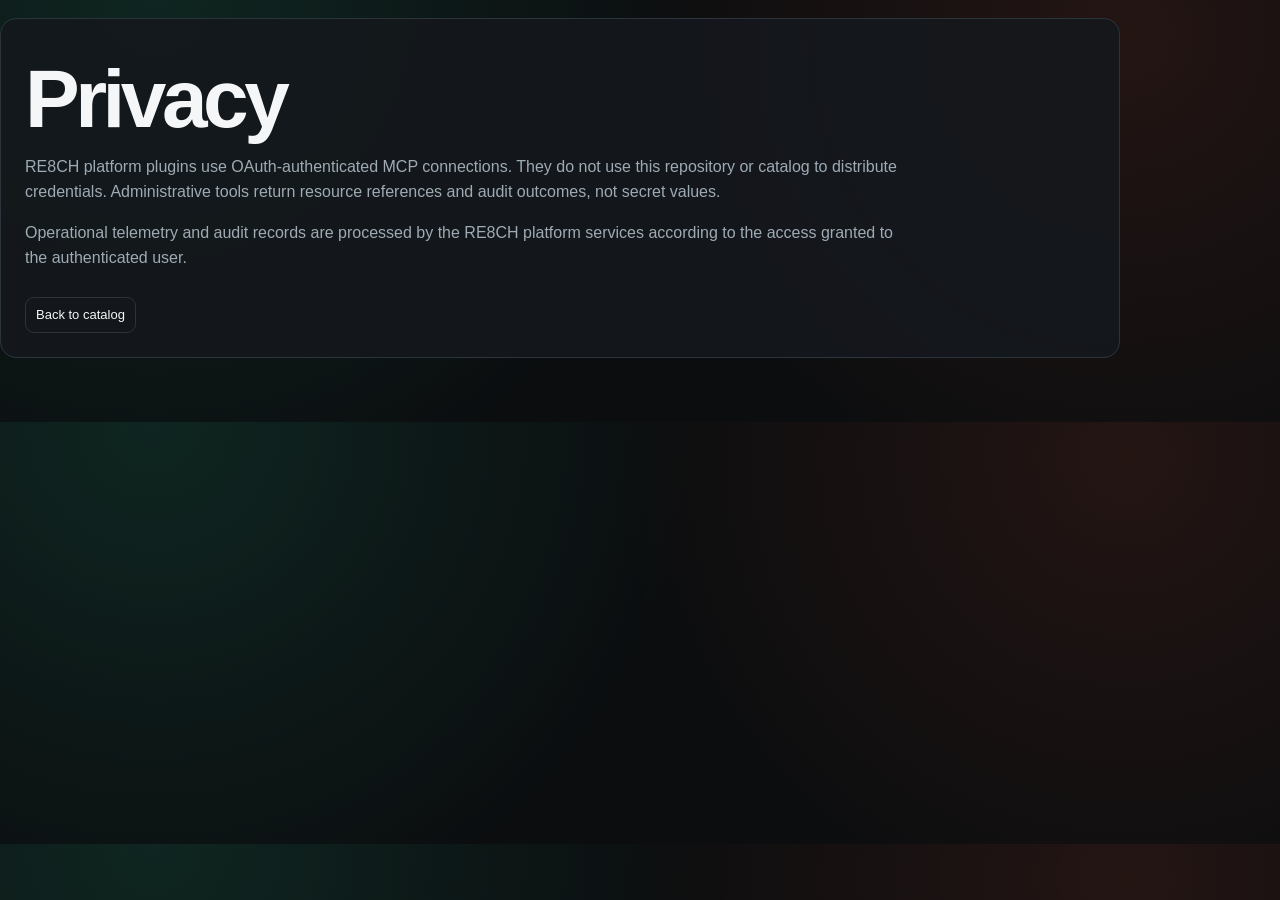
==== docs/privacy.html @ 042d4aea "publish RE8CH tool distribution catalog" ====
<!doctype html><html lang="en"><head><meta charset="utf-8"><meta name="viewport" content="width=device-width,initial-scale=1"><title>Privacy · RE8CH Plugins</title><link rel="stylesheet" href="./styles.css"></head><body><main class="wrap policy"><h1>Privacy</h1><p>RE8CH platform plugins use OAuth-authenticated MCP connections. They do not use this repository or catalog to distribute credentials. Administrative tools return resource references and audit outcomes, not secret values.</p><p>Operational telemetry and audit records are processed by the RE8CH platform services according to the access granted to the authenticated user.</p><a class="button" href="./">Back to catalog</a></main></body></html>
---- docs/styles.css ----
:root {
  color-scheme: dark;
  --bg: #0b0d0f;
  --panel: #14181c;
  --panel-2: #1a2025;
  --line: #2b343b;
  --text: #f4f6f7;
  --muted: #9eabb4;
  --tools: #28d7a1;
  --admin: #ff5a36;
  --warn: #f0bd52;
}

* { box-sizing: border-box; }

body {
  margin: 0;
  background:
    radial-gradient(circle at 12% 0%, rgba(40, 215, 161, .12), transparent 34rem),
    radial-gradient(circle at 88% 8%, rgba(255, 90, 54, .10), transparent 32rem),
    var(--bg);
  color: var(--text);
  font: 16px/1.55 ui-sans-serif, -apple-system, BlinkMacSystemFont, "Segoe UI", sans-serif;
}

a { color: inherit; }

.wrap { width: min(1120px, calc(100% - 36px)); margin: 0 auto; }

header { padding: 72px 0 44px; }

.eyebrow {
  color: var(--tools);
  font: 700 12px/1.2 ui-monospace, SFMono-Regular, Menlo, monospace;
  letter-spacing: .15em;
  text-transform: uppercase;
}

h1 { margin: 16px 0; max-width: 850px; font-size: clamp(42px, 7vw, 82px); line-height: .98; letter-spacing: -.055em; }
.lead { max-width: 760px; color: var(--muted); font-size: 19px; }

.flow {
  display: grid;
  grid-template-columns: repeat(4, 1fr);
  gap: 10px;
  margin: 34px 0 0;
}

.flow div, .card, .policy {
  border: 1px solid var(--line);
  background: rgba(20, 24, 28, .9);
  border-radius: 16px;
}

.flow div { padding: 14px; color: var(--muted); }
.flow strong { display: block; color: var(--text); }

.grid { display: grid; grid-template-columns: repeat(2, minmax(0, 1fr)); gap: 18px; padding: 24px 0; }
.card { padding: 26px; overflow: hidden; }
.card.tools { border-top: 3px solid var(--tools); }
.card.admin { border-top: 3px solid var(--admin); }
h2 { margin: 0 0 8px; font-size: 28px; }
.summary, .access { color: var(--muted); }
.access { min-height: 48px; font-size: 14px; }

.routes { margin-top: 22px; display: grid; gap: 12px; }
.route { padding: 14px; background: var(--panel-2); border-radius: 12px; }
.route-head { display: flex; align-items: center; justify-content: space-between; gap: 12px; }
.route-title { font-weight: 700; }
.badge { padding: 3px 9px; border-radius: 999px; font-size: 11px; font-weight: 800; letter-spacing: .05em; text-transform: uppercase; }
.badge.live, .badge.via-plugin { color: var(--tools); background: rgba(40, 215, 161, .12); }
.badge.registration-required { color: var(--warn); background: rgba(240, 189, 82, .12); }
.value { margin-top: 8px; color: var(--muted); font: 12px/1.5 ui-monospace, SFMono-Regular, Menlo, monospace; overflow-wrap: anywhere; }
.detail { margin: 8px 0 0; color: var(--muted); font-size: 13px; }

button, .button {
  display: inline-flex;
  align-items: center;
  justify-content: center;
  margin-top: 10px;
  border: 1px solid var(--line);
  border-radius: 9px;
  padding: 7px 10px;
  background: transparent;
  color: var(--text);
  font: inherit;
  font-size: 13px;
  text-decoration: none;
  cursor: pointer;
}
button:hover, .button:hover { border-color: var(--muted); background: rgba(255,255,255,.04); }

.policy { margin: 18px 0 64px; padding: 24px; }
.policy h2 { font-size: 22px; }
.policy p { color: var(--muted); max-width: 880px; }
footer { border-top: 1px solid var(--line); padding: 25px 0 40px; color: var(--muted); font-size: 14px; }
footer .wrap { display: flex; gap: 18px; flex-wrap: wrap; }

@media (max-width: 760px) {
  header { padding-top: 48px; }
  .flow, .grid { grid-template-columns: 1fr; }
  .access { min-height: 0; }
}
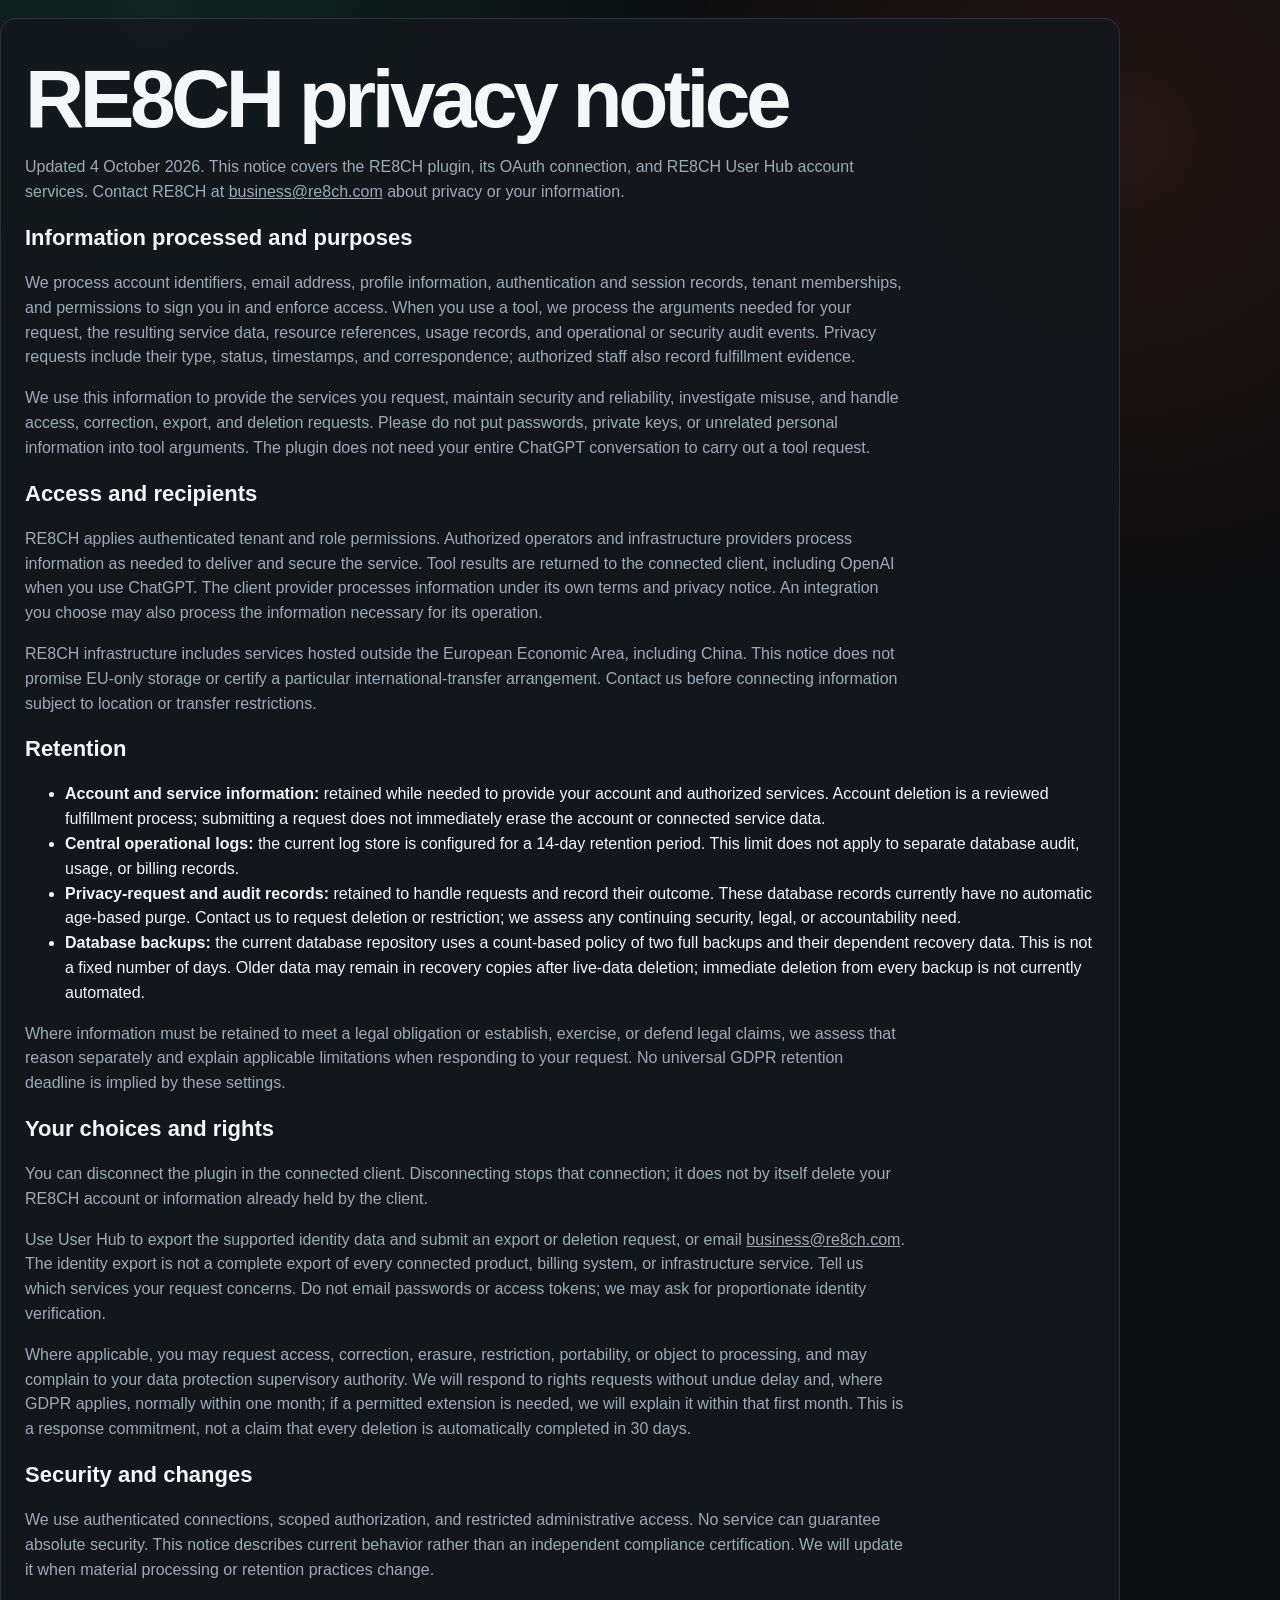
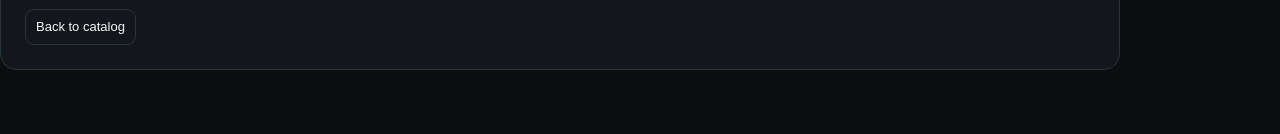
==== commit 7f96f2cf: "Document plugin privacy processing, retention and rights contact" ====
--- a/docs/privacy.html
+++ b/docs/privacy.html
@@ -1 +1,25 @@
-<!doctype html><html lang="en"><head><meta charset="utf-8"><meta name="viewport" content="width=device-width,initial-scale=1"><title>Privacy · RE8CH Plugins</title><link rel="stylesheet" href="./styles.css"></head><body><main class="wrap policy"><h1>Privacy</h1><p>RE8CH platform plugins use OAuth-authenticated MCP connections. They do not use this repository or catalog to distribute credentials. Administrative tools return resource references and audit outcomes, not secret values.</p><p>Operational telemetry and audit records are processed by the RE8CH platform services according to the access granted to the authenticated user.</p><a class="button" href="./">Back to catalog</a></main></body></html>
+<!doctype html>
+<html lang="en"><head><meta charset="utf-8"><meta name="viewport" content="width=device-width,initial-scale=1"><title>Privacy · RE8CH Plugins</title><link rel="stylesheet" href="./styles.css"></head>
+<body><main class="wrap policy">
+<h1>RE8CH privacy notice</h1><p>Updated 4 October 2026. This notice covers the RE8CH plugin, its OAuth connection, and RE8CH User Hub account services. Contact RE8CH at <a href="mailto:business@re8ch.com">business@re8ch.com</a> about privacy or your information.</p>
+<h2>Information processed and purposes</h2>
+<p>We process account identifiers, email address, profile information, authentication and session records, tenant memberships, and permissions to sign you in and enforce access. When you use a tool, we process the arguments needed for your request, the resulting service data, resource references, usage records, and operational or security audit events. Privacy requests include their type, status, timestamps, and correspondence; authorized staff also record fulfillment evidence.</p>
+<p>We use this information to provide the services you request, maintain security and reliability, investigate misuse, and handle access, correction, export, and deletion requests. Please do not put passwords, private keys, or unrelated personal information into tool arguments. The plugin does not need your entire ChatGPT conversation to carry out a tool request.</p>
+<h2>Access and recipients</h2>
+<p>RE8CH applies authenticated tenant and role permissions. Authorized operators and infrastructure providers process information as needed to deliver and secure the service. Tool results are returned to the connected client, including OpenAI when you use ChatGPT. The client provider processes information under its own terms and privacy notice. An integration you choose may also process the information necessary for its operation.</p>
+<p>RE8CH infrastructure includes services hosted outside the European Economic Area, including China. This notice does not promise EU-only storage or certify a particular international-transfer arrangement. Contact us before connecting information subject to location or transfer restrictions.</p>
+<h2>Retention</h2>
+<ul>
+<li><strong>Account and service information:</strong> retained while needed to provide your account and authorized services. Account deletion is a reviewed fulfillment process; submitting a request does not immediately erase the account or connected service data.</li>
+<li><strong>Central operational logs:</strong> the current log store is configured for a 14-day retention period. This limit does not apply to separate database audit, usage, or billing records.</li>
+<li><strong>Privacy-request and audit records:</strong> retained to handle requests and record their outcome. These database records currently have no automatic age-based purge. Contact us to request deletion or restriction; we assess any continuing security, legal, or accountability need.</li>
+<li><strong>Database backups:</strong> the current database repository uses a count-based policy of two full backups and their dependent recovery data. This is not a fixed number of days. Older data may remain in recovery copies after live-data deletion; immediate deletion from every backup is not currently automated.</li>
+</ul>
+<p>Where information must be retained to meet a legal obligation or establish, exercise, or defend legal claims, we assess that reason separately and explain applicable limitations when responding to your request. No universal GDPR retention deadline is implied by these settings.</p>
+<h2>Your choices and rights</h2>
+<p>You can disconnect the plugin in the connected client. Disconnecting stops that connection; it does not by itself delete your RE8CH account or information already held by the client.</p>
+<p>Use User Hub to export the supported identity data and submit an export or deletion request, or email <a href="mailto:business@re8ch.com">business@re8ch.com</a>. The identity export is not a complete export of every connected product, billing system, or infrastructure service. Tell us which services your request concerns. Do not email passwords or access tokens; we may ask for proportionate identity verification.</p>
+<p>Where applicable, you may request access, correction, erasure, restriction, portability, or object to processing, and may complain to your data protection supervisory authority. We will respond to rights requests without undue delay and, where GDPR applies, normally within one month; if a permitted extension is needed, we will explain it within that first month. This is a response commitment, not a claim that every deletion is automatically completed in 30 days.</p>
+<h2>Security and changes</h2>
+<p>We use authenticated connections, scoped authorization, and restricted administrative access. No service can guarantee absolute security. This notice describes current behavior rather than an independent compliance certification. We will update it when material processing or retention practices change.</p>
+<a class="button" href="./">Back to catalog</a></main></body></html>
--- a/docs/styles.css
+++ b/docs/styles.css
@@ -46,7 +46,7 @@
   margin: 34px 0 0;
 }
 
-.flow div, .card, .policy {
+.flow div, .card, .channel, .policy {
   border: 1px solid var(--line);
   background: rgba(20, 24, 28, .9);
   border-radius: 16px;
@@ -55,10 +55,24 @@
 .flow div { padding: 14px; color: var(--muted); }
 .flow strong { display: block; color: var(--text); }
 
-.grid { display: grid; grid-template-columns: repeat(2, minmax(0, 1fr)); gap: 18px; padding: 24px 0; }
+.section-head { display: flex; align-items: end; justify-content: space-between; gap: 28px; margin: 40px 0 18px; }
+.section-head h2 { margin-top: 8px; }
+.section-head > p { max-width: 560px; color: var(--muted); }
+.channel-grid { display: grid; grid-template-columns: repeat(3, minmax(0, 1fr)); gap: 14px; }
+.channel { padding: 20px; border-top: 3px solid var(--tools); }
+.channel.official-review { border-top-color: var(--warn); }
+.channel.unavailable { border-top-color: var(--admin); }
+.channel-head { display: flex; align-items: center; justify-content: space-between; gap: 10px; }
+.class-label { color: var(--muted); font: 700 11px/1.2 ui-monospace, SFMono-Regular, Menlo, monospace; letter-spacing: .08em; text-transform: uppercase; }
+.channel h3, .card h3 { margin: 16px 0 6px; font-size: 21px; }
+.channel p { color: var(--muted); font-size: 14px; }
+.channel .surfaces { color: var(--text); font-size: 12px; }
+.integration { color: var(--tools); font: 12px/1.5 ui-monospace, SFMono-Regular, Menlo, monospace; }
+.official-review .integration { color: var(--warn); }
+.unavailable .integration { color: var(--admin); }
+.plugin-section { margin-top: 70px; }
+.grid { display: grid; grid-template-columns: repeat(2, minmax(0, 1fr)); gap: 18px; padding: 0 0 24px; }
 .card { padding: 26px; overflow: hidden; }
-.card.tools { border-top: 3px solid var(--tools); }
-.card.admin { border-top: 3px solid var(--admin); }
 h2 { margin: 0 0 8px; font-size: 28px; }
 .summary, .access { color: var(--muted); }
 .access { min-height: 48px; font-size: 14px; }
@@ -68,8 +82,9 @@
 .route-head { display: flex; align-items: center; justify-content: space-between; gap: 12px; }
 .route-title { font-weight: 700; }
 .badge { padding: 3px 9px; border-radius: 999px; font-size: 11px; font-weight: 800; letter-spacing: .05em; text-transform: uppercase; }
-.badge.live, .badge.via-plugin { color: var(--tools); background: rgba(40, 215, 161, .12); }
-.badge.registration-required { color: var(--warn); background: rgba(240, 189, 82, .12); }
+.badge.live, .badge.package-ready, .badge.admin-review-optional { color: var(--tools); background: rgba(40, 215, 161, .12); }
+.badge.review-required, .badge.oauth-registration-required { color: var(--warn); background: rgba(240, 189, 82, .12); }
+.badge.blocked-private-source, .badge.new-publication-unavailable { color: var(--admin); background: rgba(255, 90, 54, .12); }
 .value { margin-top: 8px; color: var(--muted); font: 12px/1.5 ui-monospace, SFMono-Regular, Menlo, monospace; overflow-wrap: anywhere; }
 .detail { margin: 8px 0 0; color: var(--muted); font-size: 13px; }
 
@@ -98,6 +113,7 @@
 
 @media (max-width: 760px) {
   header { padding-top: 48px; }
-  .flow, .grid { grid-template-columns: 1fr; }
+  .flow, .grid, .channel-grid { grid-template-columns: 1fr; }
+  .section-head { display: block; }
   .access { min-height: 0; }
 }
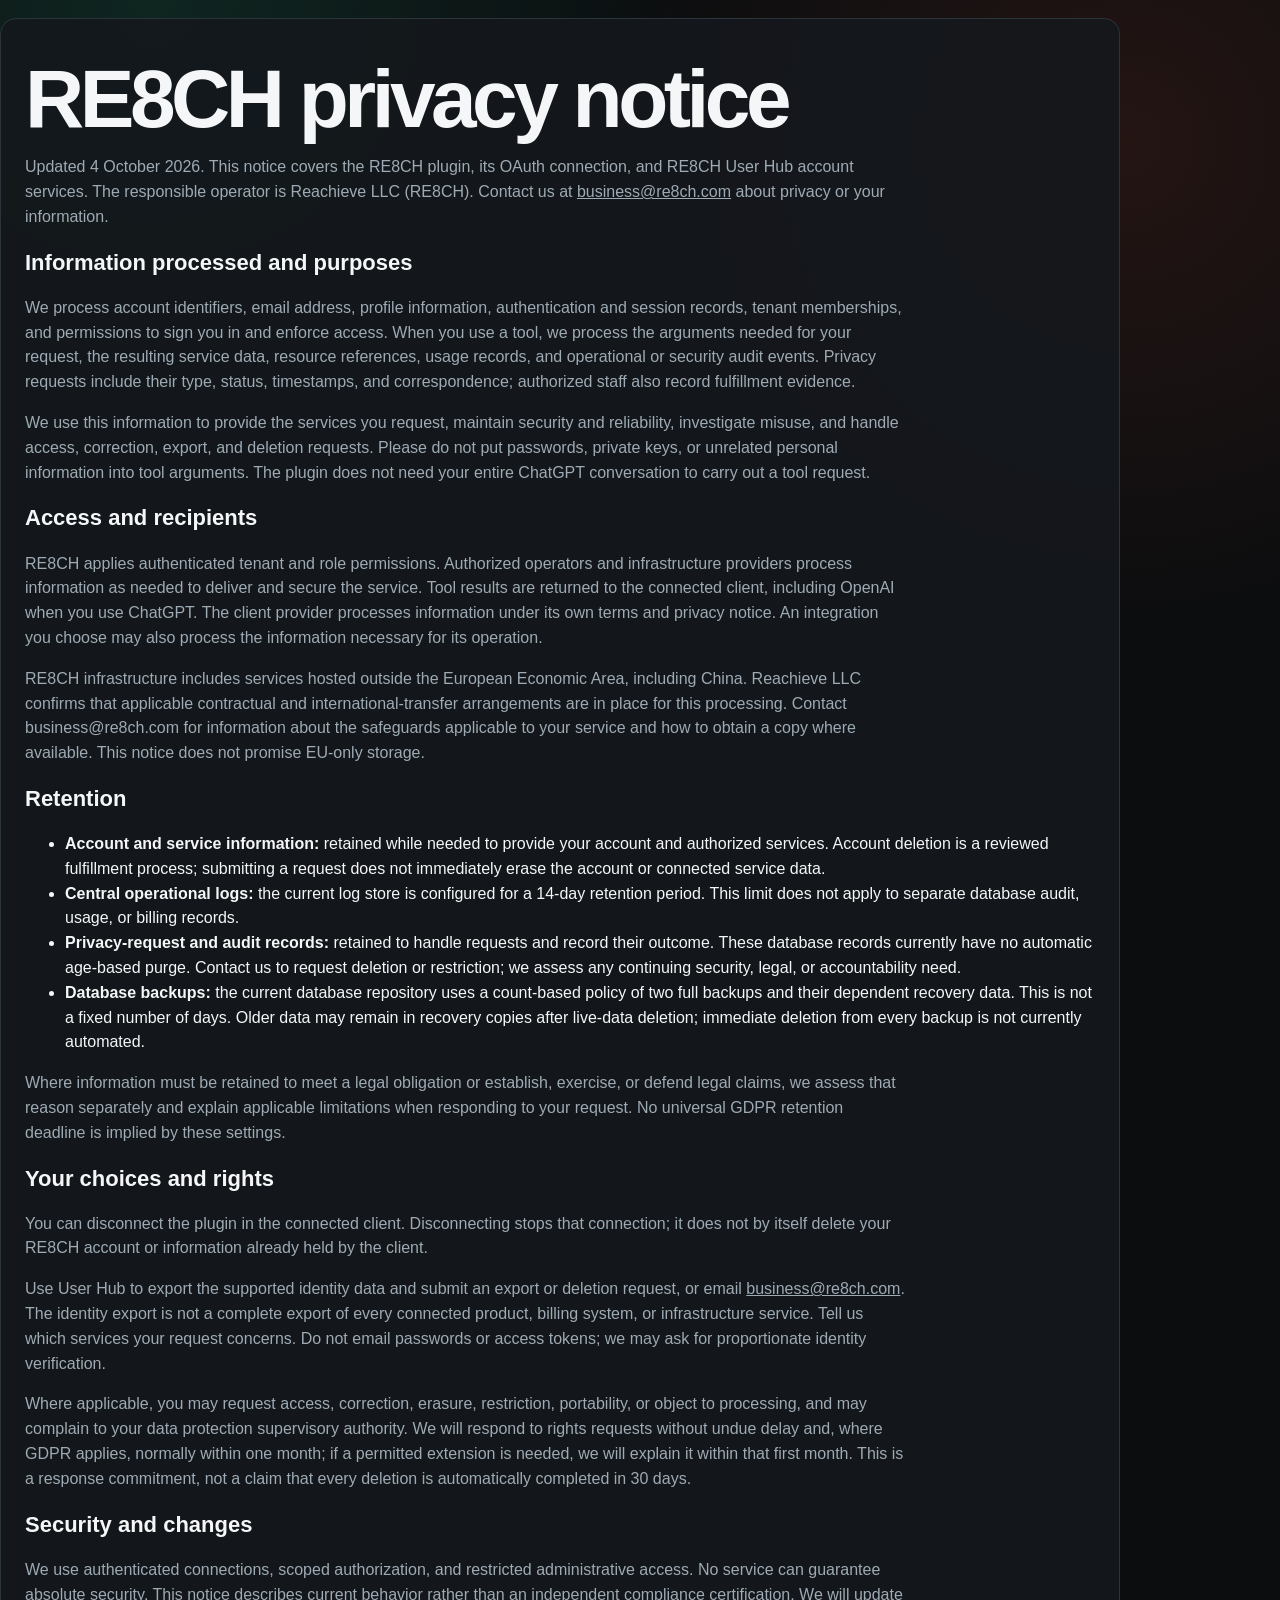
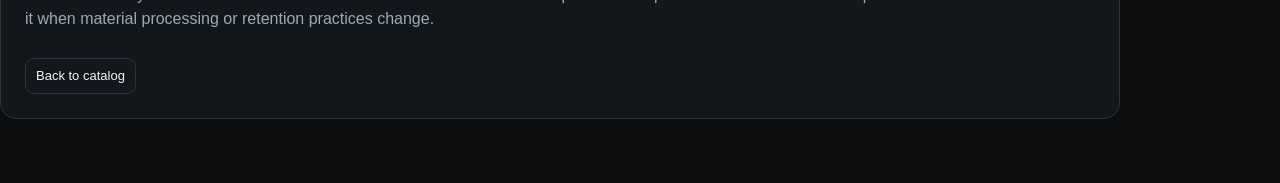
==== commit ac28b2a3: "Identify confirmed privacy operator and transfer arrangements" ====
--- a/docs/privacy.html
+++ b/docs/privacy.html
@@ -1,13 +1,13 @@
 <!doctype html>
 <html lang="en"><head><meta charset="utf-8"><meta name="viewport" content="width=device-width,initial-scale=1"><title>Privacy · RE8CH Plugins</title><link rel="stylesheet" href="./styles.css"></head>
 <body><main class="wrap policy">
-<h1>RE8CH privacy notice</h1><p>Updated 4 October 2026. This notice covers the RE8CH plugin, its OAuth connection, and RE8CH User Hub account services. Contact RE8CH at <a href="mailto:business@re8ch.com">business@re8ch.com</a> about privacy or your information.</p>
+<h1>RE8CH privacy notice</h1><p>Updated 4 October 2026. This notice covers the RE8CH plugin, its OAuth connection, and RE8CH User Hub account services. The responsible operator is Reachieve LLC (RE8CH). Contact us at <a href="mailto:business@re8ch.com">business@re8ch.com</a> about privacy or your information.</p>
 <h2>Information processed and purposes</h2>
 <p>We process account identifiers, email address, profile information, authentication and session records, tenant memberships, and permissions to sign you in and enforce access. When you use a tool, we process the arguments needed for your request, the resulting service data, resource references, usage records, and operational or security audit events. Privacy requests include their type, status, timestamps, and correspondence; authorized staff also record fulfillment evidence.</p>
 <p>We use this information to provide the services you request, maintain security and reliability, investigate misuse, and handle access, correction, export, and deletion requests. Please do not put passwords, private keys, or unrelated personal information into tool arguments. The plugin does not need your entire ChatGPT conversation to carry out a tool request.</p>
 <h2>Access and recipients</h2>
 <p>RE8CH applies authenticated tenant and role permissions. Authorized operators and infrastructure providers process information as needed to deliver and secure the service. Tool results are returned to the connected client, including OpenAI when you use ChatGPT. The client provider processes information under its own terms and privacy notice. An integration you choose may also process the information necessary for its operation.</p>
-<p>RE8CH infrastructure includes services hosted outside the European Economic Area, including China. This notice does not promise EU-only storage or certify a particular international-transfer arrangement. Contact us before connecting information subject to location or transfer restrictions.</p>
+<p>RE8CH infrastructure includes services hosted outside the European Economic Area, including China. Reachieve LLC confirms that applicable contractual and international-transfer arrangements are in place for this processing. Contact business@re8ch.com for information about the safeguards applicable to your service and how to obtain a copy where available. This notice does not promise EU-only storage.</p>
 <h2>Retention</h2>
 <ul>
 <li><strong>Account and service information:</strong> retained while needed to provide your account and authorized services. Account deletion is a reviewed fulfillment process; submitting a request does not immediately erase the account or connected service data.</li>
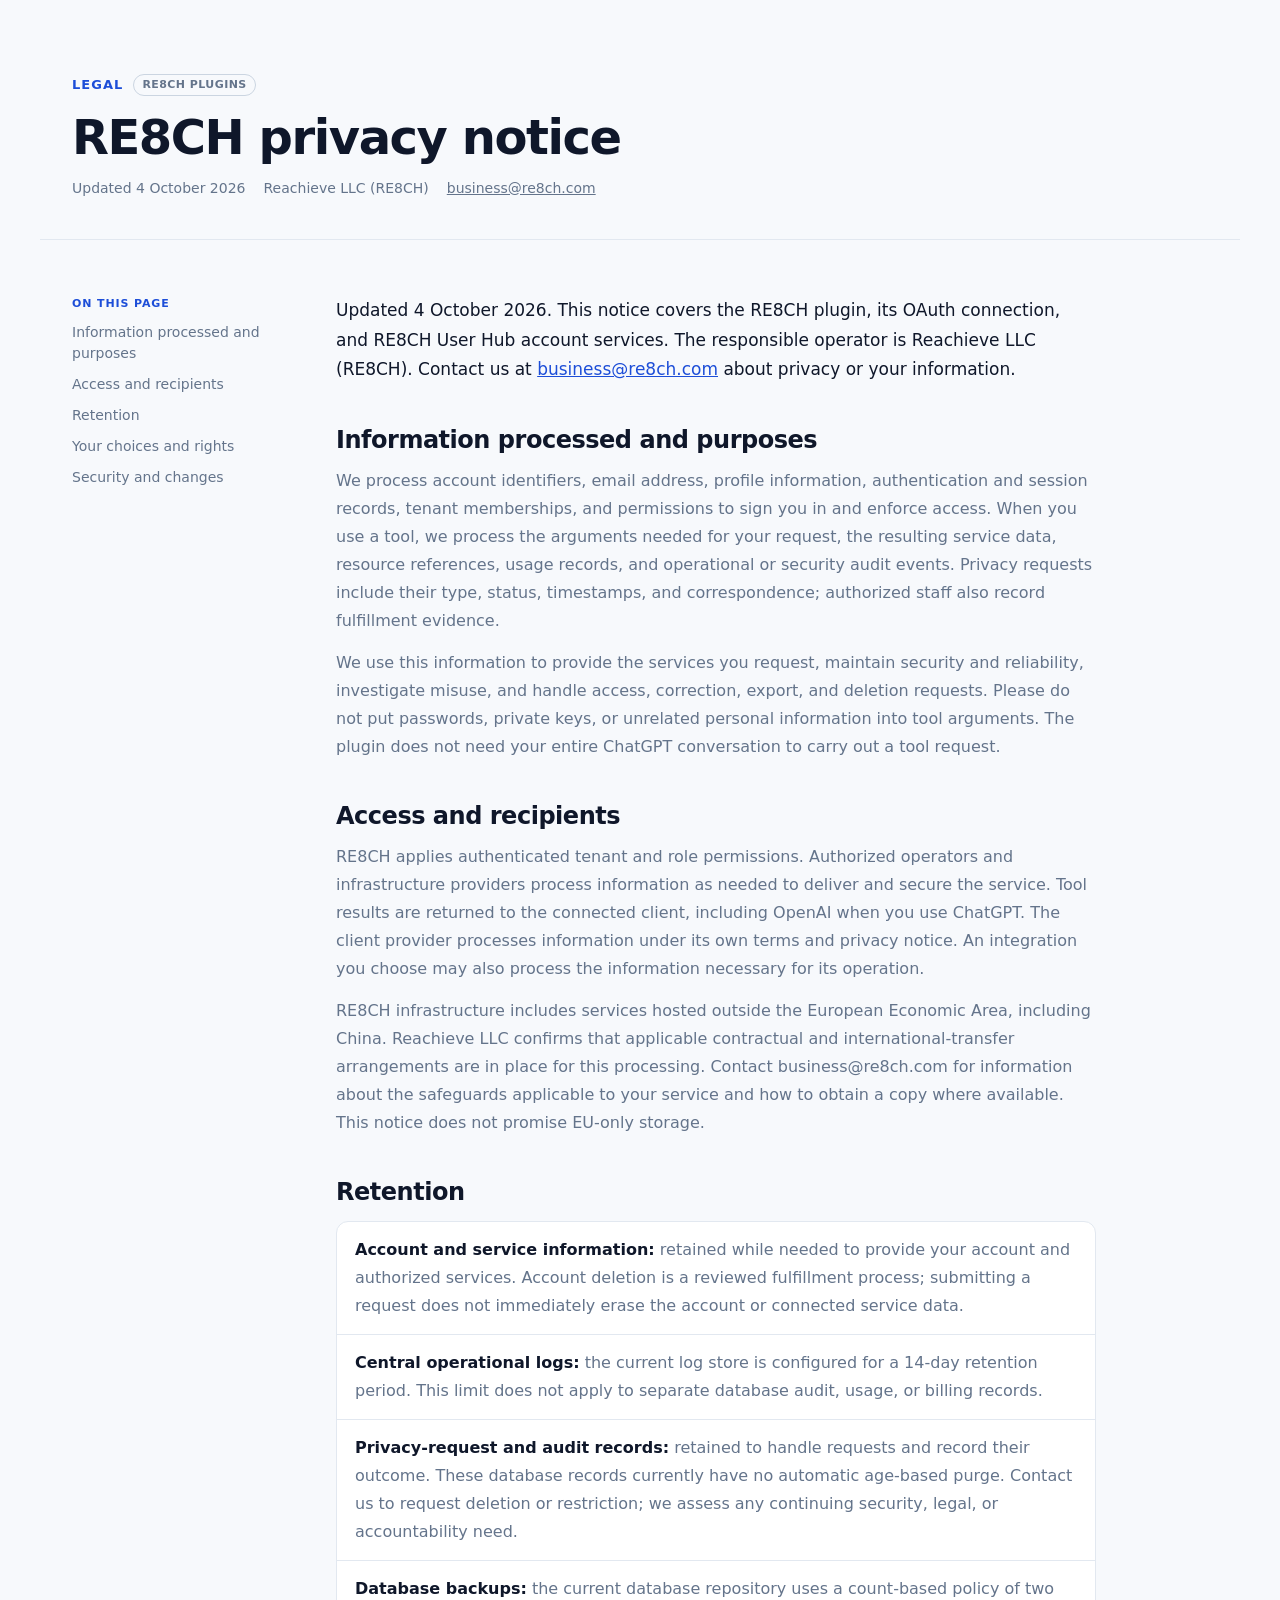
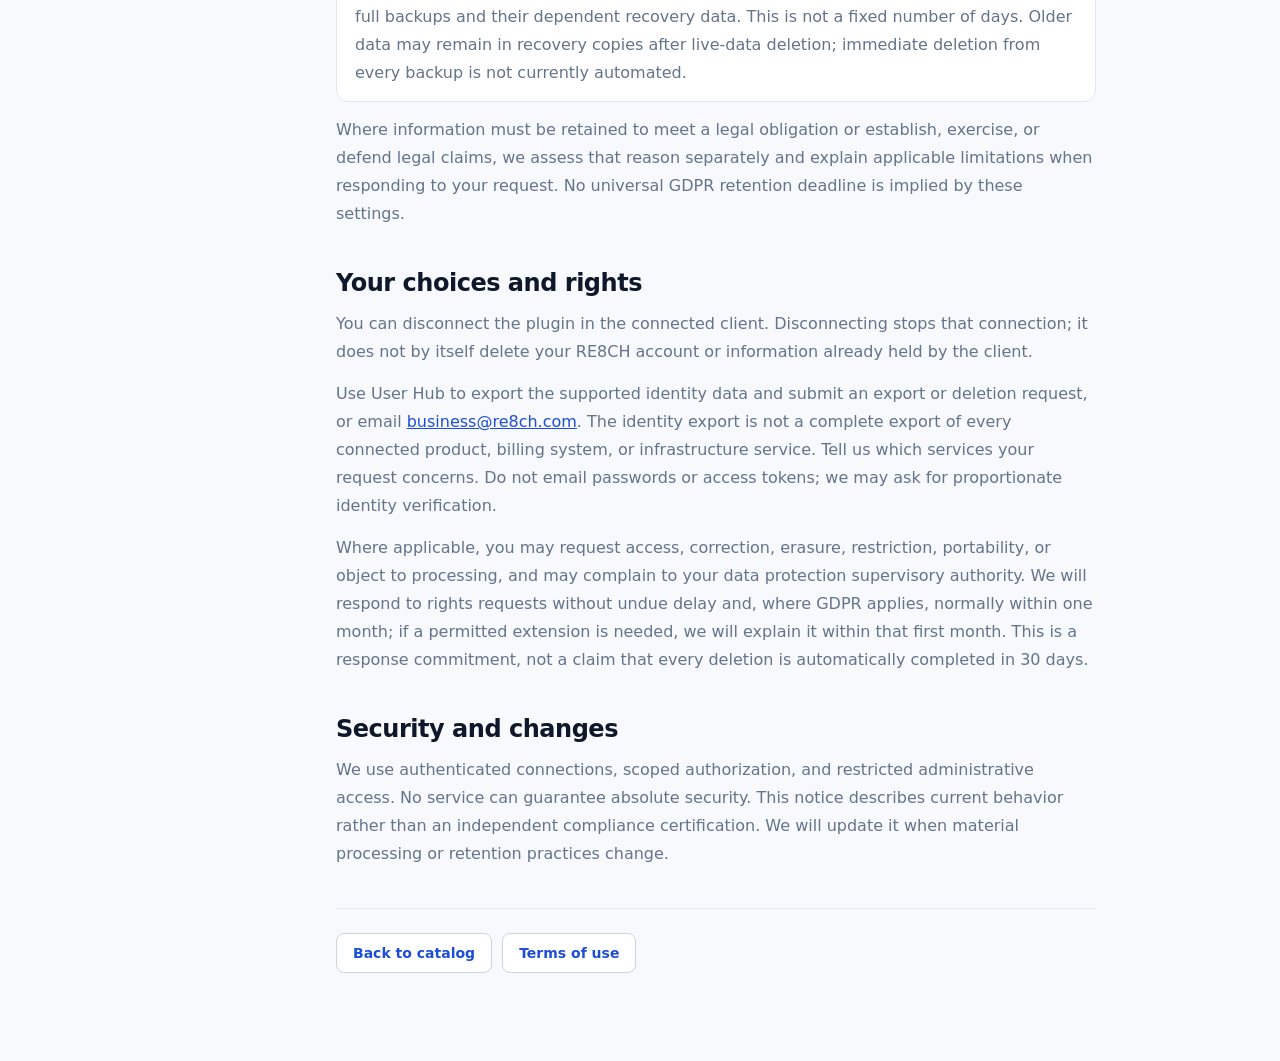
==== commit 803e0db5: "Redesign the Pages site in the RE8CH official site style Light RE8CH product-site system (borders ov" ====
--- a/docs/privacy.html
+++ b/docs/privacy.html
@@ -1,14 +1,47 @@
 <!doctype html>
-<html lang="en"><head><meta charset="utf-8"><meta name="viewport" content="width=device-width,initial-scale=1"><title>Privacy · RE8CH Plugins</title><link rel="stylesheet" href="./styles.css"></head>
-<body><main class="wrap policy">
-<h1>RE8CH privacy notice</h1><p>Updated 4 October 2026. This notice covers the RE8CH plugin, its OAuth connection, and RE8CH User Hub account services. The responsible operator is Reachieve LLC (RE8CH). Contact us at <a href="mailto:business@re8ch.com">business@re8ch.com</a> about privacy or your information.</p>
-<h2>Information processed and purposes</h2>
+<html lang="en" data-site="tool-distribution">
+<head>
+  <meta charset="utf-8">
+  <meta name="viewport" content="width=device-width, initial-scale=1">
+  <title>Privacy · RE8CH Plugins</title>
+  <meta name="description" content="How RE8CH processes information for its plugins, OAuth connection and User Hub account services.">
+  <meta name="theme-color" content="#f7f9fc">
+  <link rel="canonical" href="https://re8ch.github.io/tool-distribution/privacy.html">
+  <link rel="icon" type="image/svg+xml" href="https://brand-assets.re8ch.com/SVG/logo.svg">
+  <link rel="stylesheet" href="./styles.css?v=20261028-td-1">
+  <link rel="stylesheet" href="https://brand-assets.re8ch.com/dist/current/re8ch-navigator.css">
+  <link rel="stylesheet" href="https://brand-assets.re8ch.com/dist/current/re8ch-footer.css">
+  <script src="./boot.js?v=20261028-td-1"></script>
+  <script src="https://brand-assets.re8ch.com/dist/current/re8ch-navigator.js" defer></script>
+  <script src="https://brand-assets.re8ch.com/dist/current/re8ch-footer.js" defer></script>
+  <script src="./site.js?v=20261028-td-1" defer></script>
+</head>
+<body>
+  <div class="shell">
+  <re8ch-navigator product="re8ch" brand="RE8CH Tool Distribution" locale="en" home-href="./" links='[{"label":"Catalog","href":"./"},{"label":"Privacy","href":"./privacy.html"},{"label":"Terms","href":"./terms.html"}]' language-options='[{"label":"English","value":"en","href":"./privacy.html"}]' language-mode="available" extra-actions='[]'></re8ch-navigator>
+  <main>
+    <section class="doc-hero"><div class="wrap">
+      <p class="eyebrow">Legal <span class="tag">RE8CH plugins</span></p>
+      <h1>RE8CH privacy notice</h1>
+      <div class="doc-meta"><span>Updated 4 October 2026</span><span>Reachieve LLC (RE8CH)</span><a href="mailto:business@re8ch.com">business@re8ch.com</a></div>
+    </div></section>
+    <div class="wrap doc-layout">
+      <nav class="toc" aria-label="On this page"><span>On this page</span>
+        <a href="#information">Information processed and purposes</a>
+        <a href="#recipients">Access and recipients</a>
+        <a href="#retention">Retention</a>
+        <a href="#rights">Your choices and rights</a>
+        <a href="#security">Security and changes</a>
+      </nav>
+      <article class="prose">
+<p class="lede">Updated 4 October 2026. This notice covers the RE8CH plugin, its OAuth connection, and RE8CH User Hub account services. The responsible operator is Reachieve LLC (RE8CH). Contact us at <a href="mailto:business@re8ch.com">business@re8ch.com</a> about privacy or your information.</p>
+<h2 id="information">Information processed and purposes</h2>
 <p>We process account identifiers, email address, profile information, authentication and session records, tenant memberships, and permissions to sign you in and enforce access. When you use a tool, we process the arguments needed for your request, the resulting service data, resource references, usage records, and operational or security audit events. Privacy requests include their type, status, timestamps, and correspondence; authorized staff also record fulfillment evidence.</p>
 <p>We use this information to provide the services you request, maintain security and reliability, investigate misuse, and handle access, correction, export, and deletion requests. Please do not put passwords, private keys, or unrelated personal information into tool arguments. The plugin does not need your entire ChatGPT conversation to carry out a tool request.</p>
-<h2>Access and recipients</h2>
+<h2 id="recipients">Access and recipients</h2>
 <p>RE8CH applies authenticated tenant and role permissions. Authorized operators and infrastructure providers process information as needed to deliver and secure the service. Tool results are returned to the connected client, including OpenAI when you use ChatGPT. The client provider processes information under its own terms and privacy notice. An integration you choose may also process the information necessary for its operation.</p>
 <p>RE8CH infrastructure includes services hosted outside the European Economic Area, including China. Reachieve LLC confirms that applicable contractual and international-transfer arrangements are in place for this processing. Contact business@re8ch.com for information about the safeguards applicable to your service and how to obtain a copy where available. This notice does not promise EU-only storage.</p>
-<h2>Retention</h2>
+<h2 id="retention">Retention</h2>
 <ul>
 <li><strong>Account and service information:</strong> retained while needed to provide your account and authorized services. Account deletion is a reviewed fulfillment process; submitting a request does not immediately erase the account or connected service data.</li>
 <li><strong>Central operational logs:</strong> the current log store is configured for a 14-day retention period. This limit does not apply to separate database audit, usage, or billing records.</li>
@@ -16,10 +49,17 @@
 <li><strong>Database backups:</strong> the current database repository uses a count-based policy of two full backups and their dependent recovery data. This is not a fixed number of days. Older data may remain in recovery copies after live-data deletion; immediate deletion from every backup is not currently automated.</li>
 </ul>
 <p>Where information must be retained to meet a legal obligation or establish, exercise, or defend legal claims, we assess that reason separately and explain applicable limitations when responding to your request. No universal GDPR retention deadline is implied by these settings.</p>
-<h2>Your choices and rights</h2>
+<h2 id="rights">Your choices and rights</h2>
 <p>You can disconnect the plugin in the connected client. Disconnecting stops that connection; it does not by itself delete your RE8CH account or information already held by the client.</p>
 <p>Use User Hub to export the supported identity data and submit an export or deletion request, or email <a href="mailto:business@re8ch.com">business@re8ch.com</a>. The identity export is not a complete export of every connected product, billing system, or infrastructure service. Tell us which services your request concerns. Do not email passwords or access tokens; we may ask for proportionate identity verification.</p>
 <p>Where applicable, you may request access, correction, erasure, restriction, portability, or object to processing, and may complain to your data protection supervisory authority. We will respond to rights requests without undue delay and, where GDPR applies, normally within one month; if a permitted extension is needed, we will explain it within that first month. This is a response commitment, not a claim that every deletion is automatically completed in 30 days.</p>
-<h2>Security and changes</h2>
+<h2 id="security">Security and changes</h2>
 <p>We use authenticated connections, scoped authorization, and restricted administrative access. No service can guarantee absolute security. This notice describes current behavior rather than an independent compliance certification. We will update it when material processing or retention practices change.</p>
-<a class="button" href="./">Back to catalog</a></main></body></html>
+<div class="actions"><a class="button" href="./">Back to catalog</a><a class="button" href="./terms.html">Terms of use</a></div>
+      </article>
+    </div>
+  </main>
+  <re8ch-footer active-product="re8ch" locale="en" theme="light" language-options='[{"label":"English","value":"en","href":"./privacy.html"}]' language-mode="available" brand-logo="https://brand-assets.re8ch.com/SVG/logo.svg"></re8ch-footer>
+  </div>
+</body>
+</html>
--- a/docs/styles.css
+++ b/docs/styles.css
@@ -1,119 +1,259 @@
+/* RE8CH Tool Distribution. Same light system and tokens as the RE8CH product and cloud sites:
+   light paper, borders over shadows, no decorative backgrounds. */
 :root {
+  color-scheme: light;
+  --paper: #f7f9fc;
+  --surface: #ffffff;
+  --surface-2: #f1f5f9;
+  --ink: #0f172a;
+  --muted: #64748b;
+  --faint: #94a3b8;
+  --line: #e2e8f0;
+  --line-strong: #cbd5e1;
+  --accent: #2563eb;
+  --accent-ink: #1d4ed8;
+  --accent-soft: rgba(37, 99, 235, .08);
+  --ok: #059669;
+  --ok-soft: rgba(5, 150, 105, .08);
+  --warn: #c27c0e;
+  --warn-soft: rgba(194, 124, 14, .09);
+  --bad: #d14343;
+  --bad-soft: rgba(209, 67, 67, .08);
+  --unknown: #94a3b8;
+  --mono: ui-monospace, SFMono-Regular, Menlo, Consolas, monospace;
+}
+:root[data-theme="dark"] {
   color-scheme: dark;
-  --bg: #0b0d0f;
-  --panel: #14181c;
-  --panel-2: #1a2025;
-  --line: #2b343b;
-  --text: #f4f6f7;
-  --muted: #9eabb4;
-  --tools: #28d7a1;
-  --admin: #ff5a36;
-  --warn: #f0bd52;
+  --paper: #07111d;
+  --surface: #0c1828;
+  --surface-2: #102236;
+  --ink: #eef4fb;
+  --muted: #9aabbf;
+  --faint: #6b7d93;
+  --line: rgba(226, 236, 248, .12);
+  --line-strong: rgba(226, 236, 248, .22);
+  --accent: #60a5fa;
+  --accent-ink: #93c5fd;
+  --accent-soft: rgba(96, 165, 250, .12);
+  --ok: #34d399;
+  --ok-soft: rgba(52, 211, 153, .1);
+  --warn: #f5b942;
+  --warn-soft: rgba(245, 185, 66, .1);
+  --bad: #f87171;
+  --bad-soft: rgba(248, 113, 113, .1);
+  --unknown: #6b7d93;
 }
 
 * { box-sizing: border-box; }
-
-body {
-  margin: 0;
-  background:
-    radial-gradient(circle at 12% 0%, rgba(40, 215, 161, .12), transparent 34rem),
-    radial-gradient(circle at 88% 8%, rgba(255, 90, 54, .10), transparent 32rem),
-    var(--bg);
-  color: var(--text);
-  font: 16px/1.55 ui-sans-serif, -apple-system, BlinkMacSystemFont, "Segoe UI", sans-serif;
-}
-
+html { background: var(--paper); color: var(--ink); font-family: Inter, ui-sans-serif, system-ui, -apple-system, BlinkMacSystemFont, "Segoe UI", "PingFang SC", "Microsoft YaHei", sans-serif; line-height: 1.5; scroll-padding-top: 84px; text-size-adjust: 100%; }
+body { margin: 0; background: var(--paper); overflow-x: clip; }
 a { color: inherit; }
-
-.wrap { width: min(1120px, calc(100% - 36px)); margin: 0 auto; }
-
-header { padding: 72px 0 44px; }
-
-.eyebrow {
-  color: var(--tools);
-  font: 700 12px/1.2 ui-monospace, SFMono-Regular, Menlo, monospace;
-  letter-spacing: .15em;
-  text-transform: uppercase;
-}
-
-h1 { margin: 16px 0; max-width: 850px; font-size: clamp(42px, 7vw, 82px); line-height: .98; letter-spacing: -.055em; }
-.lead { max-width: 760px; color: var(--muted); font-size: 19px; }
-
-.flow {
-  display: grid;
-  grid-template-columns: repeat(4, 1fr);
-  gap: 10px;
-  margin: 34px 0 0;
-}
-
-.flow div, .card, .channel, .policy {
-  border: 1px solid var(--line);
-  background: rgba(20, 24, 28, .9);
-  border-radius: 16px;
-}
-
-.flow div { padding: 14px; color: var(--muted); }
-.flow strong { display: block; color: var(--text); }
-
-.section-head { display: flex; align-items: end; justify-content: space-between; gap: 28px; margin: 40px 0 18px; }
-.section-head h2 { margin-top: 8px; }
-.section-head > p { max-width: 560px; color: var(--muted); }
-.channel-grid { display: grid; grid-template-columns: repeat(3, minmax(0, 1fr)); gap: 14px; }
-.channel { padding: 20px; border-top: 3px solid var(--tools); }
-.channel.official-review { border-top-color: var(--warn); }
-.channel.unavailable { border-top-color: var(--admin); }
-.channel-head { display: flex; align-items: center; justify-content: space-between; gap: 10px; }
-.class-label { color: var(--muted); font: 700 11px/1.2 ui-monospace, SFMono-Regular, Menlo, monospace; letter-spacing: .08em; text-transform: uppercase; }
-.channel h3, .card h3 { margin: 16px 0 6px; font-size: 21px; }
-.channel p { color: var(--muted); font-size: 14px; }
-.channel .surfaces { color: var(--text); font-size: 12px; }
-.integration { color: var(--tools); font: 12px/1.5 ui-monospace, SFMono-Regular, Menlo, monospace; }
-.official-review .integration { color: var(--warn); }
-.unavailable .integration { color: var(--admin); }
-.plugin-section { margin-top: 70px; }
-.grid { display: grid; grid-template-columns: repeat(2, minmax(0, 1fr)); gap: 18px; padding: 0 0 24px; }
-.card { padding: 26px; overflow: hidden; }
-h2 { margin: 0 0 8px; font-size: 28px; }
-.summary, .access { color: var(--muted); }
-.access { min-height: 48px; font-size: 14px; }
-
-.routes { margin-top: 22px; display: grid; gap: 12px; }
-.route { padding: 14px; background: var(--panel-2); border-radius: 12px; }
-.route-head { display: flex; align-items: center; justify-content: space-between; gap: 12px; }
-.route-title { font-weight: 700; }
-.badge { padding: 3px 9px; border-radius: 999px; font-size: 11px; font-weight: 800; letter-spacing: .05em; text-transform: uppercase; }
-.badge.live, .badge.package-ready, .badge.admin-review-optional { color: var(--tools); background: rgba(40, 215, 161, .12); }
-.badge.review-required, .badge.oauth-registration-required { color: var(--warn); background: rgba(240, 189, 82, .12); }
-.badge.blocked-private-source, .badge.new-publication-unavailable { color: var(--admin); background: rgba(255, 90, 54, .12); }
-.value { margin-top: 8px; color: var(--muted); font: 12px/1.5 ui-monospace, SFMono-Regular, Menlo, monospace; overflow-wrap: anywhere; }
-.detail { margin: 8px 0 0; color: var(--muted); font-size: 13px; }
-
-button, .button {
-  display: inline-flex;
-  align-items: center;
-  justify-content: center;
-  margin-top: 10px;
-  border: 1px solid var(--line);
-  border-radius: 9px;
-  padding: 7px 10px;
-  background: transparent;
-  color: var(--text);
-  font: inherit;
-  font-size: 13px;
-  text-decoration: none;
-  cursor: pointer;
-}
-button:hover, .button:hover { border-color: var(--muted); background: rgba(255,255,255,.04); }
-
-.policy { margin: 18px 0 64px; padding: 24px; }
-.policy h2 { font-size: 22px; }
-.policy p { color: var(--muted); max-width: 880px; }
-footer { border-top: 1px solid var(--line); padding: 25px 0 40px; color: var(--muted); font-size: 14px; }
-footer .wrap { display: flex; gap: 18px; flex-wrap: wrap; }
-
-@media (max-width: 760px) {
-  header { padding-top: 48px; }
-  .flow, .grid, .channel-grid { grid-template-columns: 1fr; }
-  .section-head { display: block; }
-  .access { min-height: 0; }
-}
+button { font: inherit; color: inherit; }
+button:focus-visible, a:focus-visible, [tabindex]:focus-visible { outline: 2px solid var(--accent); outline-offset: 3px; }
+h1, h2, h3, p { margin: 0; }
+code { font-family: var(--mono); font-size: .92em; }
+re8ch-navigator { overflow-x: clip; }
+
+.shell { min-height: 100svh; overflow-x: clip; }
+.wrap { margin: 0 auto; max-width: 1200px; padding: 0 clamp(16px, 4vw, 32px); }
+.eyebrow { align-items: center; color: var(--accent-ink); display: inline-flex; flex-wrap: wrap; font-size: 13px; font-weight: 750; gap: 10px; letter-spacing: .08em; text-transform: uppercase; }
+.eyebrow .tag { border: 1px solid var(--line-strong); border-radius: 999px; color: var(--muted); font-size: 11px; font-weight: 650; letter-spacing: .04em; padding: 2px 8px; }
+.note { color: var(--muted); font-size: 13.5px; line-height: 1.6; }
+.note a { color: var(--accent-ink); }
+.error { color: var(--bad); }
+
+.button { align-items: center; background: var(--surface); border: 1px solid var(--line-strong); border-radius: 8px; color: var(--ink); cursor: pointer; display: inline-flex; font-size: 14px; font-weight: 650; gap: 8px; justify-content: center; min-height: 40px; padding: 0 16px; text-decoration: none; transition: border-color .15s, background .15s; }
+.button:hover { border-color: var(--faint); }
+.button.primary { background: var(--ink); border-color: var(--ink); color: var(--paper); }
+.button.primary:hover { opacity: .9; }
+.actions { display: flex; flex-wrap: wrap; gap: 10px; margin-top: 28px; }
+
+/* Status tones */
+.state { border: 1px solid var(--line-strong); border-radius: 999px; color: var(--muted); display: inline-block; font-size: 12px; font-weight: 650; line-height: 1.5; padding: 1px 9px; white-space: nowrap; }
+.state.tone-ok { background: var(--ok-soft); border-color: color-mix(in srgb, var(--ok) 45%, transparent); color: var(--ok); }
+.state.tone-warn { background: var(--warn-soft); border-color: color-mix(in srgb, var(--warn) 45%, transparent); color: var(--warn); }
+.state.tone-bad { background: var(--bad-soft); border-color: color-mix(in srgb, var(--bad) 45%, transparent); color: var(--bad); }
+
+/* Hero */
+.hero { padding: clamp(40px, 7vw, 88px) 0 clamp(40px, 6vw, 72px); }
+.hero-grid { align-items: center; display: grid; gap: clamp(28px, 4vw, 56px); grid-template-columns: minmax(0, 4fr) minmax(0, 6fr); }
+.hero h1 { font-size: clamp(36px, 4.6vw, 56px); font-weight: 820; letter-spacing: -.035em; line-height: 1.04; margin: 18px 0 20px; text-wrap: balance; }
+.lead { color: var(--muted); font-size: clamp(16px, 1.6vw, 19px); line-height: 1.6; max-width: 560px; }
+.stats { border-top: 1px solid var(--line); display: grid; grid-template-columns: repeat(4, minmax(0, 1fr)); margin-top: 32px; padding-top: 18px; }
+.stats div { border-left: 1px solid var(--line); min-width: 0; padding: 0 14px; }
+.stats div:first-child { border-left: 0; padding-left: 0; }
+.stats span { color: var(--muted); display: block; font-size: 13px; font-weight: 600; }
+.stats strong { display: block; font-size: clamp(22px, 2.4vw, 28px); font-variant-numeric: tabular-nums; font-weight: 780; letter-spacing: -.02em; margin-top: 4px; }
+
+/* Distribution map */
+.figure { background: var(--surface); border: 1px solid var(--line); border-radius: 14px; min-width: 0; overflow: hidden; }
+.figure-head { align-items: center; border-bottom: 1px solid var(--line); display: flex; flex-wrap: wrap; gap: 8px 14px; justify-content: space-between; padding: 12px 16px; }
+.figure-head b { font-size: 14px; }
+.figure-head small { color: var(--muted); font-size: 12px; }
+.figure-body { min-height: 200px; padding: 6px 0; }
+.figure svg { display: block; width: 100%; }
+.figure-foot { border-top: 1px solid var(--line); display: grid; gap: 12px; padding: 14px 16px; }
+.chips { display: flex; flex-wrap: wrap; gap: 6px; }
+.chip { align-items: center; background: var(--surface); border: 1px solid var(--line-strong); border-radius: 999px; cursor: pointer; display: inline-flex; font-size: 12.5px; font-weight: 600; gap: 6px; min-height: 30px; padding: 0 11px; }
+.chip::before { background: var(--faint); border-radius: 50%; content: ""; height: 7px; width: 7px; }
+.chip.k-ok::before { background: var(--ok); } .chip.k-warn::before { background: var(--warn); } .chip.k-bad::before { background: var(--bad); }
+.chip[aria-pressed="true"] { background: var(--accent-soft); border-color: var(--accent); color: var(--accent-ink); }
+.verdict { border: 1px solid var(--line); border-left: 3px solid var(--line-strong); border-radius: 8px; display: grid; font-size: 13px; gap: 4px; min-height: 92px; padding: 9px 12px; }
+.verdict b { align-items: center; display: flex; flex-wrap: wrap; font-size: 13.5px; gap: 6px; }
+.verdict span:not(.state) { color: var(--muted); line-height: 1.55; }
+.verdict a { color: var(--accent-ink); font-size: 12.5px; font-weight: 650; text-decoration: none; }
+.verdict a:hover { text-decoration: underline; }
+.verdict[data-state="ok"] { border-left-color: var(--ok); }
+.verdict[data-state="warn"] { border-left-color: var(--warn); }
+.verdict[data-state="bad"] { border-left-color: var(--bad); }
+.legend { display: flex; flex-wrap: wrap; gap: 6px 14px; }
+.legend span { align-items: center; color: var(--muted); display: inline-flex; font-size: 12px; gap: 6px; }
+.legend i { border-top: 2px solid currentColor; display: inline-block; width: 18px; }
+.k-ok { color: var(--ok); } .k-warn { color: var(--warn); } .k-bad { color: var(--bad); } .k-shared { color: var(--faint); }
+.legend .k-warn i { border-top-style: dashed; } .legend .k-bad i { border-top-style: dotted; } .legend .k-shared i { border-top-style: dashed; }
+
+.svg-title { fill: var(--ink); font: 650 12.5px Inter, ui-sans-serif, system-ui, sans-serif; }
+.svg-label { fill: var(--muted); font: 500 11px Inter, ui-sans-serif, system-ui, sans-serif; }
+.svg-mono { fill: var(--muted); font: 10.5px var(--mono); }
+.svg-box { fill: var(--surface); stroke: var(--line-strong); }
+.svg-hub { fill: var(--ink); }
+.svg-hub-title { fill: var(--paper); font: 750 13.5px Inter, ui-sans-serif, system-ui, sans-serif; }
+.svg-hub-sub { fill: var(--paper); font: 11px var(--mono); opacity: .72; }
+.map-link { fill: none; stroke: var(--line-strong); stroke-width: 1.5; }
+.map-link.is-shared { stroke-dasharray: 3 4; }
+.map-route { fill: none; stroke-width: 1.5; transition: opacity .2s, stroke-width .2s; }
+.map-route.tone-ok { stroke: var(--ok); }
+.map-route.tone-warn { stroke: var(--warn); stroke-dasharray: 6 4; }
+.map-route.tone-bad { stroke: var(--bad); stroke-dasharray: 1.5 4; stroke-linecap: round; }
+.map-route.is-dim { opacity: .12; }
+.map-route.is-selected { stroke-width: 2.6; }
+.map-route.tone-ok.is-selected { stroke-dasharray: 8 4; animation: route-flow 1.1s linear infinite; }
+@keyframes route-flow { to { stroke-dashoffset: -12; } }
+.hit { cursor: pointer; transition: opacity .2s; }
+.hit:focus { outline: none; }
+.hit.is-dim { opacity: .3; }
+.hit-area { fill: transparent; }
+.hit:hover .hit-area, .hit[aria-pressed="true"] .hit-area { fill: var(--surface-2); }
+.hit:focus-visible .hit-area { stroke: var(--accent); stroke-width: 1.5; }
+.map-dot { stroke: var(--surface); stroke-width: 2; }
+.hit.tone-ok .map-dot { fill: var(--ok); } .hit.tone-warn .map-dot { fill: var(--warn); } .hit.tone-bad .map-dot { fill: var(--bad); }
+.focus-ring { fill: none; stroke: transparent; }
+.hit[aria-pressed="true"] .focus-ring { stroke: var(--accent); stroke-width: 1.5; }
+
+/* Sections */
+.section { border-top: 1px solid var(--line); padding: clamp(48px, 7vw, 88px) 0; }
+.section-head { display: grid; gap: 12px; margin-bottom: clamp(24px, 4vw, 40px); max-width: 760px; }
+.section-head h2 { font-size: clamp(26px, 3.4vw, 40px); font-weight: 800; letter-spacing: -.03em; line-height: 1.12; text-wrap: balance; }
+.section-head p { color: var(--muted); font-size: 16px; line-height: 1.65; }
+
+.layers { border: 1px solid var(--line); border-radius: 12px; display: grid; grid-template-columns: repeat(4, minmax(0, 1fr)); overflow: hidden; }
+.layers article { background: var(--surface); border-left: 1px solid var(--line); display: grid; gap: 6px; padding: 20px 22px; position: relative; }
+.layers article:first-child { border-left: 0; }
+.layers article:not(:last-child)::after { background: var(--surface); border-right: 1px solid var(--line-strong); border-top: 1px solid var(--line-strong); content: ""; height: 10px; position: absolute; right: -6px; top: 26px; transform: rotate(45deg); width: 10px; z-index: 1; }
+.layers .idx, .row .idx { color: var(--accent-ink); font: 700 12px var(--mono); }
+.layers h3 { font-size: 17px; font-weight: 750; }
+.layers p { color: var(--muted); font-size: 14px; line-height: 1.55; }
+
+.group + .group { margin-top: 28px; }
+.group-head { align-items: center; display: flex; font-size: 13px; font-weight: 750; gap: 8px; letter-spacing: .06em; margin-bottom: 10px; text-transform: uppercase; }
+.group-head::before { border-radius: 2px; content: ""; height: 12px; width: 4px; }
+.group-head.tone-ok::before { background: var(--ok); } .group-head.tone-warn::before { background: var(--warn); } .group-head.tone-bad::before { background: var(--bad); }
+.group-head span { color: var(--muted); font-variant-numeric: tabular-nums; font-weight: 650; }
+.rows { border: 1px solid var(--line); border-radius: 12px; display: grid; overflow: hidden; }
+.row { align-items: start; background: var(--surface); border-top: 1px solid var(--line); display: grid; gap: 8px 28px; grid-template-columns: minmax(0, 260px) minmax(0, 1fr) auto; padding: 20px 24px; scroll-margin-top: 96px; }
+.row:first-child { border-top: 0; }
+.row:target { box-shadow: inset 3px 0 0 var(--accent); }
+.row h3 { font-size: 16px; font-weight: 750; }
+.row .surfaces { color: var(--muted); font-size: 13px; margin-top: 4px; }
+.row-text { display: grid; gap: 6px; }
+.row-text p { color: var(--muted); font-size: 14.5px; line-height: 1.6; }
+.row-text .integration { color: var(--ink); font: 12.5px/1.5 var(--mono); }
+.row-side { align-items: flex-end; display: grid; gap: 8px; justify-items: end; }
+.row-side a { color: var(--accent-ink); font-size: 13px; font-weight: 650; text-decoration: none; white-space: nowrap; }
+.row-side a:hover { text-decoration: underline; }
+
+.packages { display: grid; gap: 16px; grid-template-columns: repeat(auto-fill, minmax(min(100%, 340px), 1fr)); }
+.panel { background: var(--surface); border: 1px solid var(--line); border-radius: 12px; padding: 22px 24px; }
+.panel h3 { align-items: center; display: flex; font-size: 15px; font-weight: 750; gap: 8px; margin-bottom: 12px; }
+.panel h3::before { background: var(--accent); border-radius: 2px; content: ""; flex: none; height: 12px; width: 4px; }
+.panel.warn h3::before { background: var(--warn); } .panel.bad h3::before { background: var(--bad); }
+.panel > p { color: var(--muted); line-height: 1.65; }
+.package { display: grid; gap: 10px; align-content: start; scroll-margin-top: 96px; }
+.package:target { border-color: var(--accent); }
+.package-head { align-items: flex-start; display: flex; gap: 12px; justify-content: space-between; }
+.package-head h3 { font-size: 17px; margin: 0; }
+.package .summary { color: var(--ink); line-height: 1.55; }
+.package .access { color: var(--muted); font-size: 14px; line-height: 1.55; }
+.package .shared-note { border: 1px dashed var(--line-strong); border-radius: 10px; color: var(--muted); font-size: 13.5px; padding: 12px 14px; }
+.package .shared-note a { color: var(--accent-ink); font-weight: 650; }
+.package .selector { color: var(--muted); font-size: 12.5px; overflow-wrap: anywhere; }
+
+.install { display: grid; gap: 24px; grid-template-columns: minmax(0, 5fr) minmax(0, 7fr); }
+.steps { counter-reset: step; display: grid; gap: 14px; list-style: none; margin: 0 0 20px; padding: 0; }
+.steps li { color: var(--muted); counter-increment: step; display: grid; gap: 12px; grid-template-columns: 28px 1fr; line-height: 1.55; }
+.steps li::before { align-items: center; border: 1px solid var(--line-strong); border-radius: 50%; color: var(--ink); content: counter(step); display: flex; font-size: 12px; font-weight: 700; height: 26px; justify-content: center; width: 26px; }
+.steps code { color: var(--ink); }
+.code-stack { align-content: start; display: grid; gap: 14px; }
+.code { background: var(--surface); border: 1px solid var(--line); border-radius: 10px; min-width: 0; overflow: hidden; }
+.package .code { background: var(--surface-2); }
+.package .code pre { overflow-wrap: anywhere; white-space: pre-wrap; }
+.code-head { align-items: center; border-bottom: 1px solid var(--line); display: flex; justify-content: space-between; padding: 6px 8px 6px 14px; }
+.code-head span { color: var(--muted); font: 12px var(--mono); }
+.copy { background: var(--surface); border: 1px solid var(--line-strong); border-radius: 6px; cursor: pointer; font-size: 12px; font-weight: 650; min-height: 28px; padding: 0 10px; }
+.copy:hover { border-color: var(--faint); }
+.code pre { font: 13px/1.7 var(--mono); margin: 0; overflow-x: auto; padding: 14px 16px; }
+
+.split { display: grid; gap: 16px; grid-template-columns: 1fr 1fr; }
+.closing { align-items: center; border-top: 1px solid var(--line); display: flex; flex-wrap: wrap; gap: 16px 32px; justify-content: space-between; margin-top: clamp(32px, 5vw, 48px); padding-top: 24px; }
+.closing p { color: var(--muted); line-height: 1.6; max-width: 640px; }
+.closing .actions { margin-top: 0; }
+
+/* Legal pages */
+.doc-hero { padding: clamp(36px, 6vw, 72px) 0 clamp(24px, 4vw, 40px); }
+.doc-hero h1 { font-size: clamp(32px, 4.2vw, 48px); font-weight: 820; letter-spacing: -.03em; line-height: 1.08; margin: 16px 0 14px; text-wrap: balance; }
+.doc-meta { color: var(--muted); display: flex; flex-wrap: wrap; font-size: 14px; gap: 6px 18px; }
+.doc-layout { border-top: 1px solid var(--line); display: grid; gap: clamp(28px, 5vw, 64px); grid-template-columns: 200px minmax(0, 1fr); padding-bottom: clamp(48px, 7vw, 88px); padding-top: clamp(32px, 5vw, 56px); }
+.doc-layout.single { grid-template-columns: minmax(0, 1fr); }
+.toc { align-self: start; display: grid; font-size: 14px; gap: 10px; position: sticky; top: 88px; }
+.toc span { color: var(--accent-ink); font-size: 11px; font-weight: 750; letter-spacing: .08em; text-transform: uppercase; }
+.toc a { color: var(--muted); text-decoration: none; }
+.toc a:hover { color: var(--ink); }
+.prose { max-width: 760px; }
+.prose h2 { font-size: clamp(20px, 2.4vw, 24px); font-weight: 780; letter-spacing: -.02em; line-height: 1.25; margin: 40px 0 12px; scroll-margin-top: 96px; }
+.prose h2:first-child { margin-top: 0; }
+.prose p, .prose li { color: var(--muted); font-size: 16px; line-height: 1.75; }
+.prose p + p { margin-top: 14px; }
+.prose strong { color: var(--ink); font-weight: 650; }
+.prose a { color: var(--accent-ink); }
+.prose ul { display: grid; gap: 0; list-style: none; margin: 14px 0; padding: 0; border: 1px solid var(--line); border-radius: 12px; background: var(--surface); overflow: hidden; }
+.prose ul li { border-top: 1px solid var(--line); padding: 14px 18px; }
+.prose ul li:first-child { border-top: 0; }
+.prose .lede { color: var(--ink); font-size: 17px; }
+.prose .actions { border-top: 1px solid var(--line); margin-top: 40px; padding-top: 24px; }
+
+@media (max-width: 960px) {
+  .hero-grid, .install { grid-template-columns: minmax(0, 1fr); }
+  .layers { grid-template-columns: 1fr 1fr; }
+  .layers article:nth-child(3) { border-left: 0; }
+  .layers article:nth-child(n+3) { border-top: 1px solid var(--line); }
+  .layers article:nth-child(2)::after { display: none; }
+  .row { grid-template-columns: minmax(0, 1fr) auto; }
+  .row-text { grid-column: 1 / -1; grid-row: 2; }
+  .row-side { grid-column: 2; grid-row: 1; }
+  .doc-layout { grid-template-columns: minmax(0, 1fr); }
+  .toc { display: none; }
+}
+@media (max-width: 640px) {
+  .stats { grid-template-columns: 1fr 1fr; row-gap: 14px; }
+  .stats div:nth-child(3) { border-left: 0; padding-left: 0; }
+  .layers, .split { grid-template-columns: 1fr; }
+  .layers article { border-left: 0; border-top: 1px solid var(--line); }
+  .layers article:first-child { border-top: 0; }
+  .layers article::after { display: none; }
+  .row { grid-template-columns: 1fr; padding: 18px; }
+  .row-side { grid-column: 1; grid-row: auto; justify-items: start; }
+  .row-text { grid-row: auto; }
+  .panel { padding: 18px; }
+}
+@media (prefers-reduced-motion: reduce) { * { animation: none !important; transition: none !important; } }
+:root[data-reduce-motion="true"] * { animation: none !important; transition: none !important; }
